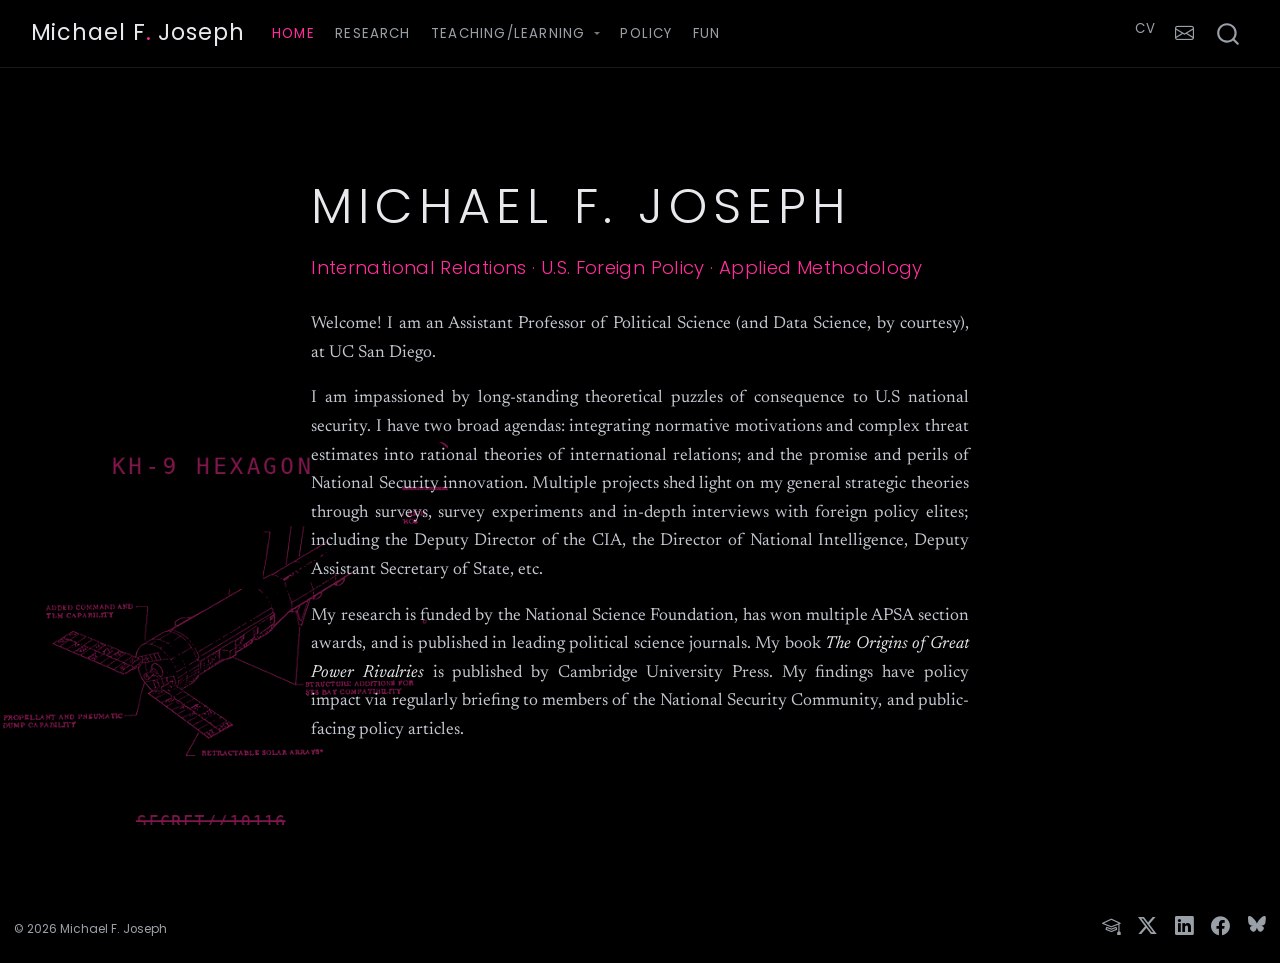
==== docs/index.html @ ed2fe988 "metadata 404 back end" ====
<!DOCTYPE html>
<html xmlns="http://www.w3.org/1999/xhtml" lang="en" xml:lang="en"><head>

<meta charset="utf-8">
<meta name="generator" content="quarto-1.9.38">

<meta name="viewport" content="width=device-width, initial-scale=1.0, user-scalable=yes">

<meta name="description" content="Michael F. Joseph — Assistant Professor of Political Science at UC San Diego. Research on international relations, U.S. foreign policy, national security, secrecy, and applied methodology.">

<title>Michael F. Joseph</title>
<style>
/* Default styles provided by pandoc.
** See https://pandoc.org/MANUAL.html#variables-for-html for config info.
*/
code{white-space: pre-wrap;}
span.smallcaps{font-variant: small-caps;}
div.columns{display: flex; gap: min(4vw, 1.5em);}
div.column{flex: auto; overflow-x: auto;}
div.hanging-indent{margin-left: 1.5em; text-indent: -1.5em;}
ul.task-list{list-style: none;}
ul.task-list li input[type="checkbox"] {
  width: 0.8em;
  margin: 0 0.8em 0.2em -1em; /* quarto-specific, see https://github.com/quarto-dev/quarto-cli/issues/4556 */ 
  vertical-align: middle;
}
</style>


<script src="site_libs/quarto-nav/quarto-nav.js"></script>
<script src="site_libs/clipboard/clipboard.min.js"></script>
<script src="site_libs/quarto-search/autocomplete.umd.js"></script>
<script src="site_libs/quarto-search/fuse.min.js"></script>
<script src="site_libs/quarto-search/quarto-search.js"></script>
<meta name="quarto:offset" content="./">
<link href="./images/brand/favicon.svg" rel="icon" type="image/svg+xml">
<script src="site_libs/quarto-html/quarto.js" type="module"></script>
<script src="site_libs/quarto-html/tabsets/tabsets.js" type="module"></script>
<script src="site_libs/quarto-html/popper.min.js"></script>
<script src="site_libs/quarto-html/tippy.umd.min.js"></script>
<script src="site_libs/quarto-html/anchor.min.js"></script>
<link href="site_libs/quarto-html/tippy.css" rel="stylesheet">
<link href="site_libs/quarto-html/quarto-syntax-highlighting-15634bcf2e68342d4ad2dfa704d543f6.css" rel="stylesheet" id="quarto-text-highlighting-styles">
<script src="site_libs/bootstrap/bootstrap.min.js"></script>
<link href="site_libs/bootstrap/bootstrap-icons.css" rel="stylesheet">
<link href="site_libs/bootstrap/bootstrap-cd58b9e094562f942622213782116b1a.min.css" rel="stylesheet" append-hash="true" id="quarto-bootstrap" data-mode="light">
<script id="quarto-search-options" type="application/json">{
  "location": "navbar",
  "copy-button": false,
  "collapse-after": 3,
  "panel-placement": "end",
  "type": "overlay",
  "limit": 50,
  "keyboard-shortcut": [
    "f",
    "/",
    "s"
  ],
  "show-item-context": false,
  "language": {
    "search-no-results-text": "No results",
    "search-matching-documents-text": "matching documents",
    "search-copy-link-title": "Copy link to search",
    "search-hide-matches-text": "Hide additional matches",
    "search-more-match-text": "more match in this document",
    "search-more-matches-text": "more matches in this document",
    "search-clear-button-title": "Clear",
    "search-text-placeholder": "",
    "search-detached-cancel-button-title": "Cancel",
    "search-submit-button-title": "Submit",
    "search-label": "Search"
  }
}</script>
<link rel="preconnect" href="https://fonts.googleapis.com">
<link rel="preconnect" href="https://fonts.gstatic.com" crossorigin="">
<link href="https://fonts.googleapis.com/css2?family=Poppins:wght@300;400;500;600&amp;family=Newsreader:opsz,wght@6..72,400;6..72,500&amp;display=swap" rel="stylesheet">
<link rel="stylesheet" href="https://cdn.jsdelivr.net/npm/bootstrap-icons@1.11.3/font/bootstrap-icons.min.css">


<meta property="og:title" content="Michael F. Joseph">
<meta property="og:description" content="Michael F. Joseph — Assistant Professor of Political Science at UC San Diego. Research on international relations, U.S. foreign policy, national security, secrecy, and applied methodology.">
<meta property="og:image" content="https://www.michaelfjoseph.com/images/profile/headshot.jpg">
<meta property="og:site_name" content="Michael F. Joseph">
<meta name="twitter:title" content="Michael F. Joseph">
<meta name="twitter:description" content="Michael F. Joseph — Assistant Professor of Political Science at UC San Diego. Research on international relations, U.S. foreign policy, national security, secrecy, and applied methodology.">
<meta name="twitter:image" content="https://www.michaelfjoseph.com/images/profile/headshot.jpg">
<meta name="twitter:card" content="summary_large_image">
</head>

<body class="nav-fixed fullcontent quarto-light">

<div id="quarto-search-results"></div>
  <header id="quarto-header" class="headroom fixed-top">
    <nav class="navbar navbar-expand-lg " data-bs-theme="dark">
      <div class="navbar-container container-fluid">
      <div class="navbar-brand-container mx-auto">
    <a class="navbar-brand" href="./index.html">
    <span class="navbar-title">Michael F. Joseph</span>
    </a>
  </div>
            <div id="quarto-search" class="" title="Search"></div>
          <button class="navbar-toggler" type="button" data-bs-toggle="collapse" data-bs-target="#navbarCollapse" aria-controls="navbarCollapse" role="menu" aria-expanded="false" aria-label="Toggle navigation" onclick="if (window.quartoToggleHeadroom) { window.quartoToggleHeadroom(); }">
  <span class="navbar-toggler-icon"></span>
</button>
          <div class="collapse navbar-collapse" id="navbarCollapse">
            <ul class="navbar-nav navbar-nav-scroll me-auto">
  <li class="nav-item">
    <a class="nav-link active" href="./index.html" aria-current="page"> 
<span class="menu-text">Home</span></a>
  </li>  
  <li class="nav-item">
    <a class="nav-link" href="./research.html"> 
<span class="menu-text">Research</span></a>
  </li>  
  <li class="nav-item dropdown ">
    <a class="nav-link dropdown-toggle" href="#" id="nav-menu-teachinglearning" role="link" data-bs-toggle="dropdown" aria-expanded="false">
 <span class="menu-text">Teaching/Learning</span>
    </a>
    <ul class="dropdown-menu" aria-labelledby="nav-menu-teachinglearning">    
        <li>
    <a class="dropdown-item" href="./courses.html">
 <span class="dropdown-text">Courses</span></a>
  </li>  
    </ul>
  </li>
  <li class="nav-item">
    <a class="nav-link" href="./policy.html"> 
<span class="menu-text">Policy</span></a>
  </li>  
  <li class="nav-item">
    <a class="nav-link" href="./fun-docs.html"> 
<span class="menu-text">Fun</span></a>
  </li>  
</ul>
            <ul class="navbar-nav navbar-nav-scroll ms-auto">
  <li class="nav-item">
    <a class="nav-link" href="./files/cv/CV.pdf" target="_blank"> 
<span class="menu-text">CV</span></a>
  </li>  
  <li class="nav-item compact">
    <a class="nav-link" href="https://mail.google.com/mail/?view=cm&amp;fs=1&amp;to=mfjoseph@ucsd.edu" target="_blank"> <i class="bi bi-envelope" role="img" aria-label="Email">
</i> 
<span class="menu-text"></span></a>
  </li>  
</ul>
          </div> <!-- /navcollapse -->
            <div class="quarto-navbar-tools">
</div>
      </div> <!-- /container-fluid -->
    </nav>
</header>
<!-- content -->
<div id="quarto-content" class="quarto-container page-columns page-rows-contents page-layout-article page-navbar">
<!-- sidebar -->
<!-- margin-sidebar -->
    
<!-- main -->
<main class="content" id="quarto-document-content"><header id="title-block-header" class="quarto-title-block"></header>




<div class="cover">
<div class="cover-wm" style="background-image: url('images/brand/hexagon_watermark_pink.png');">

</div>
<div class="cover-inner">
<p><span class="cover-name">Michael F. Joseph</span></p>
<p><span class="cover-fields">International Relations · U.S. Foreign Policy · Applied Methodology</span></p>
<div class="cover-copy">
<p>Welcome! I am an Assistant Professor of Political Science (and Data Science, by courtesy), at UC San Diego.</p>
<p>I am impassioned by long-standing theoretical puzzles of consequence to U.S national security. I have two broad agendas: integrating normative motivations and complex threat estimates into rational theories of international relations; and the promise and perils of National Security innovation. Multiple projects shed light on my general strategic theories through surveys, survey experiments and in-depth interviews with foreign policy elites; including the Deputy Director of the CIA, the Director of National Intelligence, Deputy Assistant Secretary of State, etc.</p>
<p>My research is funded by the National Science Foundation, has won multiple APSA section awards, and is published in leading political science journals. My book <em>The Origins of Great Power Rivalries</em> is published by Cambridge University Press. My findings have policy impact via regularly briefing to members of the National Security Community, and public-facing policy articles.</p>
</div>
</div>
</div>
<script type="application/ld+json">
{
  "@context": "https://schema.org",
  "@type": "Person",
  "name": "Michael F. Joseph",
  "jobTitle": "Assistant Professor of Political Science",
  "affiliation": { "@type": "CollegeOrUniversity", "name": "University of California, San Diego" },
  "worksFor": { "@type": "CollegeOrUniversity", "name": "University of California, San Diego" },
  "url": "https://www.michaelfjoseph.com",
  "knowsAbout": ["International relations", "U.S. foreign policy", "National security", "Intelligence and secrecy", "Formal theory", "Great power politics"],
  "sameAs": [
    "https://scholar.google.com/citations?user=aCND-O0AAAAJ",
    "https://polisci.ucsd.edu/people/faculty/faculty-directory/currently-active-faculty/joseph-profile.html",
    "https://www.linkedin.com/in/michael-joseph-82a5ba18/",
    "https://x.com/m0joseph",
    "https://bsky.app/profile/profmickeyj.bsky.social"
  ]
}
</script>



</main> <!-- /main -->
<script id="quarto-html-after-body" type="application/javascript">
  window.document.addEventListener("DOMContentLoaded", function (event) {
    const icon = "";
    const anchorJS = new window.AnchorJS();
    anchorJS.options = {
      placement: 'right',
      icon: icon
    };
    anchorJS.add('.anchored');
    const isCodeAnnotation = (el) => {
      for (const clz of el.classList) {
        if (clz.startsWith('code-annotation-')) {                     
          return true;
        }
      }
      return false;
    }
    const onCopySuccess = function(e) {
      // button target
      const button = e.trigger;
      // don't keep focus
      button.blur();
      // flash "checked"
      button.classList.add('code-copy-button-checked');
      var currentTitle = button.getAttribute("title");
      button.setAttribute("title", "Copied!");
      let tooltip;
      if (window.bootstrap) {
        button.setAttribute("data-bs-toggle", "tooltip");
        button.setAttribute("data-bs-placement", "left");
        button.setAttribute("data-bs-title", "Copied!");
        tooltip = new bootstrap.Tooltip(button, 
          { trigger: "manual", 
            customClass: "code-copy-button-tooltip",
            offset: [0, -8]});
        tooltip.show();    
      }
      setTimeout(function() {
        if (tooltip) {
          tooltip.hide();
          button.removeAttribute("data-bs-title");
          button.removeAttribute("data-bs-toggle");
          button.removeAttribute("data-bs-placement");
        }
        button.setAttribute("title", currentTitle);
        button.classList.remove('code-copy-button-checked');
      }, 1000);
      // clear code selection
      e.clearSelection();
    }
    const getTextToCopy = function(trigger) {
      const outerScaffold = trigger.parentElement.cloneNode(true);
      const codeEl = outerScaffold.querySelector('code');
      for (const childEl of codeEl.children) {
        if (isCodeAnnotation(childEl)) {
          childEl.remove();
        }
      }
      return codeEl.innerText;
    }
    const clipboard = new window.ClipboardJS('.code-copy-button:not([data-in-quarto-modal])', {
      text: getTextToCopy
    });
    clipboard.on('success', onCopySuccess);
    if (window.document.getElementById('quarto-embedded-source-code-modal')) {
      const clipboardModal = new window.ClipboardJS('.code-copy-button[data-in-quarto-modal]', {
        text: getTextToCopy,
        container: window.document.getElementById('quarto-embedded-source-code-modal')
      });
      clipboardModal.on('success', onCopySuccess);
    }
      var localhostRegex = new RegExp(/^(?:http|https):\/\/localhost\:?[0-9]*\//);
      var mailtoRegex = new RegExp(/^mailto:/);
        var filterRegex = new RegExp("https:\/\/www\.michaelfjoseph\.com");
      var isInternal = (href) => {
          return filterRegex.test(href) || localhostRegex.test(href) || mailtoRegex.test(href);
      }
      // Inspect non-navigation links and adorn them if external
     var links = window.document.querySelectorAll('a[href]:not(.nav-link):not(.navbar-brand):not(.toc-action):not(.sidebar-link):not(.sidebar-item-toggle):not(.pagination-link):not(.no-external):not([aria-hidden]):not(.dropdown-item):not(.quarto-navigation-tool):not(.about-link)');
      for (var i=0; i<links.length; i++) {
        const link = links[i];
        if (!isInternal(link.href)) {
          // undo the damage that might have been done by quarto-nav.js in the case of
          // links that we want to consider external
          if (link.dataset.originalHref !== undefined) {
            link.href = link.dataset.originalHref;
          }
            // target, if specified
            link.setAttribute("target", "_blank");
            if (link.getAttribute("rel") === null) {
              link.setAttribute("rel", "noopener");
            }
        }
      }
    function tippyHover(el, contentFn, onTriggerFn, onUntriggerFn) {
      const config = {
        allowHTML: true,
        maxWidth: 500,
        delay: 100,
        arrow: false,
        appendTo: function(el) {
            return el.parentElement;
        },
        interactive: true,
        interactiveBorder: 10,
        theme: 'quarto',
        placement: 'bottom-start',
      };
      if (contentFn) {
        config.content = contentFn;
      }
      if (onTriggerFn) {
        config.onTrigger = onTriggerFn;
      }
      if (onUntriggerFn) {
        config.onUntrigger = onUntriggerFn;
      }
      window.tippy(el, config); 
    }
    const noterefs = window.document.querySelectorAll('a[role="doc-noteref"]');
    for (var i=0; i<noterefs.length; i++) {
      const ref = noterefs[i];
      tippyHover(ref, function() {
        // use id or data attribute instead here
        let href = ref.getAttribute('data-footnote-href') || ref.getAttribute('href');
        try { href = new URL(href).hash; } catch {}
        const id = href.replace(/^#\/?/, "");
        const note = window.document.getElementById(id);
        if (note) {
          return note.innerHTML;
        } else {
          return "";
        }
      });
    }
    const xrefs = window.document.querySelectorAll('a.quarto-xref');
    const processXRef = (id, note) => {
      // Strip column container classes
      const stripColumnClz = (el) => {
        el.classList.remove("page-full", "page-columns");
        if (el.children) {
          for (const child of el.children) {
            stripColumnClz(child);
          }
        }
      }
      stripColumnClz(note)
      if (id === null || id.startsWith('sec-')) {
        // Special case sections, only their first couple elements
        const container = document.createElement("div");
        if (note.children && note.children.length > 2) {
          container.appendChild(note.children[0].cloneNode(true));
          for (let i = 1; i < note.children.length; i++) {
            const child = note.children[i];
            if (child.tagName === "P" && child.innerText === "") {
              continue;
            } else {
              container.appendChild(child.cloneNode(true));
              break;
            }
          }
          if (window.Quarto?.typesetMath) {
            window.Quarto.typesetMath(container);
          }
          return container.innerHTML
        } else {
          if (window.Quarto?.typesetMath) {
            window.Quarto.typesetMath(note);
          }
          return note.innerHTML;
        }
      } else {
        // Remove any anchor links if they are present
        const anchorLink = note.querySelector('a.anchorjs-link');
        if (anchorLink) {
          anchorLink.remove();
        }
        if (window.Quarto?.typesetMath) {
          window.Quarto.typesetMath(note);
        }
        if (note.classList.contains("callout")) {
          return note.outerHTML;
        } else {
          return note.innerHTML;
        }
      }
    }
    for (var i=0; i<xrefs.length; i++) {
      const xref = xrefs[i];
      tippyHover(xref, undefined, function(instance) {
        instance.disable();
        let url = xref.getAttribute('href');
        let hash = undefined; 
        if (url.startsWith('#')) {
          hash = url;
        } else {
          try { hash = new URL(url).hash; } catch {}
        }
        if (hash) {
          const id = hash.replace(/^#\/?/, "");
          const note = window.document.getElementById(id);
          if (note !== null) {
            try {
              const html = processXRef(id, note.cloneNode(true));
              instance.setContent(html);
            } finally {
              instance.enable();
              instance.show();
            }
          } else {
            // See if we can fetch this
            fetch(url.split('#')[0])
            .then(res => res.text())
            .then(html => {
              const parser = new DOMParser();
              const htmlDoc = parser.parseFromString(html, "text/html");
              const note = htmlDoc.getElementById(id);
              if (note !== null) {
                const html = processXRef(id, note);
                instance.setContent(html);
              } 
            }).finally(() => {
              instance.enable();
              instance.show();
            });
          }
        } else {
          // See if we can fetch a full url (with no hash to target)
          // This is a special case and we should probably do some content thinning / targeting
          fetch(url)
          .then(res => res.text())
          .then(html => {
            const parser = new DOMParser();
            const htmlDoc = parser.parseFromString(html, "text/html");
            const note = htmlDoc.querySelector('main.content');
            if (note !== null) {
              // This should only happen for chapter cross references
              // (since there is no id in the URL)
              // remove the first header
              if (note.children.length > 0 && note.children[0].tagName === "HEADER") {
                note.children[0].remove();
              }
              const html = processXRef(null, note);
              instance.setContent(html);
            } 
          }).finally(() => {
            instance.enable();
            instance.show();
          });
        }
      }, function(instance) {
      });
    }
        let selectedAnnoteEl;
        const selectorForAnnotation = ( cell, annotation) => {
          let cellAttr = 'data-code-cell="' + cell + '"';
          let lineAttr = 'data-code-annotation="' +  annotation + '"';
          const selector = 'span[' + cellAttr + '][' + lineAttr + ']';
          return selector;
        }
        const selectCodeLines = (annoteEl) => {
          const doc = window.document;
          const targetCell = annoteEl.getAttribute("data-target-cell");
          const targetAnnotation = annoteEl.getAttribute("data-target-annotation");
          const annoteSpan = window.document.querySelector(selectorForAnnotation(targetCell, targetAnnotation));
          const lines = annoteSpan.getAttribute("data-code-lines").split(",");
          const lineIds = lines.map((line) => {
            return targetCell + "-" + line;
          })
          let top = null;
          let height = null;
          let parent = null;
          if (lineIds.length > 0) {
              //compute the position of the single el (top and bottom and make a div)
              const el = window.document.getElementById(lineIds[0]);
              top = el.offsetTop;
              height = el.offsetHeight;
              parent = el.parentElement.parentElement;
            if (lineIds.length > 1) {
              const lastEl = window.document.getElementById(lineIds[lineIds.length - 1]);
              const bottom = lastEl.offsetTop + lastEl.offsetHeight;
              height = bottom - top;
            }
            if (top !== null && height !== null && parent !== null) {
              // cook up a div (if necessary) and position it 
              let div = window.document.getElementById("code-annotation-line-highlight");
              if (div === null) {
                div = window.document.createElement("div");
                div.setAttribute("id", "code-annotation-line-highlight");
                div.style.position = 'absolute';
                parent.appendChild(div);
              }
              div.style.top = top - 2 + "px";
              div.style.height = height + 4 + "px";
              div.style.left = 0;
              let gutterDiv = window.document.getElementById("code-annotation-line-highlight-gutter");
              if (gutterDiv === null) {
                gutterDiv = window.document.createElement("div");
                gutterDiv.setAttribute("id", "code-annotation-line-highlight-gutter");
                gutterDiv.style.position = 'absolute';
                const codeCell = window.document.getElementById(targetCell);
                const gutter = codeCell.querySelector('.code-annotation-gutter');
                gutter.appendChild(gutterDiv);
              }
              gutterDiv.style.top = top - 2 + "px";
              gutterDiv.style.height = height + 4 + "px";
            }
            selectedAnnoteEl = annoteEl;
          }
        };
        const unselectCodeLines = () => {
          const elementsIds = ["code-annotation-line-highlight", "code-annotation-line-highlight-gutter"];
          elementsIds.forEach((elId) => {
            const div = window.document.getElementById(elId);
            if (div) {
              div.remove();
            }
          });
          selectedAnnoteEl = undefined;
        };
          // Handle positioning of the toggle
      window.addEventListener(
        "resize",
        throttle(() => {
          elRect = undefined;
          if (selectedAnnoteEl) {
            selectCodeLines(selectedAnnoteEl);
          }
        }, 10)
      );
      function throttle(fn, ms) {
      let throttle = false;
      let timer;
        return (...args) => {
          if(!throttle) { // first call gets through
              fn.apply(this, args);
              throttle = true;
          } else { // all the others get throttled
              if(timer) clearTimeout(timer); // cancel #2
              timer = setTimeout(() => {
                fn.apply(this, args);
                timer = throttle = false;
              }, ms);
          }
        };
      }
        // Attach click handler to the DT
        const annoteDls = window.document.querySelectorAll('dt[data-target-cell]');
        for (const annoteDlNode of annoteDls) {
          annoteDlNode.addEventListener('click', (event) => {
            const clickedEl = event.target;
            if (clickedEl !== selectedAnnoteEl) {
              unselectCodeLines();
              const activeEl = window.document.querySelector('dt[data-target-cell].code-annotation-active');
              if (activeEl) {
                activeEl.classList.remove('code-annotation-active');
              }
              selectCodeLines(clickedEl);
              clickedEl.classList.add('code-annotation-active');
            } else {
              // Unselect the line
              unselectCodeLines();
              clickedEl.classList.remove('code-annotation-active');
            }
          });
        }
    const findCites = (el) => {
      const parentEl = el.parentElement;
      if (parentEl) {
        const cites = parentEl.dataset.cites;
        if (cites) {
          return {
            el,
            cites: cites.split(' ')
          };
        } else {
          return findCites(el.parentElement)
        }
      } else {
        return undefined;
      }
    };
    var bibliorefs = window.document.querySelectorAll('a[role="doc-biblioref"]');
    for (var i=0; i<bibliorefs.length; i++) {
      const ref = bibliorefs[i];
      const citeInfo = findCites(ref);
      if (citeInfo) {
        tippyHover(citeInfo.el, function() {
          var popup = window.document.createElement('div');
          citeInfo.cites.forEach(function(cite) {
            var citeDiv = window.document.createElement('div');
            citeDiv.classList.add('hanging-indent');
            citeDiv.classList.add('csl-entry');
            var biblioDiv = window.document.getElementById('ref-' + cite);
            if (biblioDiv) {
              citeDiv.innerHTML = biblioDiv.innerHTML;
            }
            popup.appendChild(citeDiv);
          });
          return popup.innerHTML;
        });
      }
    }
  });
  </script>
</div> <!-- /content -->
<footer class="footer">
  <div class="nav-footer">
    <div class="nav-footer-left">
<p>© 2026 Michael F. Joseph</p>
</div>   
    <div class="nav-footer-center">
      &nbsp;
    </div>
    <div class="nav-footer-right">
<p><a href="https://scholar.google.com/citations?user=aCND-O0AAAAJ" aria-label="Google Scholar"><i class="bi bi-mortarboard"></i></a> <a href="https://x.com/m0joseph" aria-label="X (Twitter)"><i class="bi bi-twitter-x"></i></a> <a href="https://www.linkedin.com/in/michael-joseph-82a5ba18/" aria-label="LinkedIn"><i class="bi bi-linkedin"></i></a> <a href="https://www.facebook.com/michael.joseph.1048554" aria-label="Facebook"><i class="bi bi-facebook"></i></a> <a href="https://bsky.app/profile/profmickeyj.bsky.social" aria-label="Bluesky"><svg viewbox="0 0 568 501" class="bsky-ico" aria-hidden="true"><path fill="currentColor" d="M123.121 33.664C188.241 82.553 258.281 181.68 284 234.873c25.719-53.192 95.759-152.32 160.879-201.209C491.866-1.611 568-28.906 568 57.947c0 17.346-9.945 145.713-15.778 166.555-20.275 72.453-94.155 90.933-159.875 79.748C507.222 323.8 536.444 388.56 473.333 453.32c-119.86 122.992-172.272-30.859-185.702-70.281-2.462-7.227-3.614-10.608-3.631-7.733-.017-2.875-1.169.506-3.631 7.733-13.43 39.422-65.842 193.273-185.702 70.281-63.111-64.76-33.89-129.52 80.986-149.071-65.72 11.185-139.6-7.295-159.875-79.748C9.945 203.66 0 75.293 0 57.947 0-28.906 76.134-1.611 123.121 33.664Z"></path></svg></a></p>
</div>
  </div>
</footer>
<script>
document.addEventListener('DOMContentLoaded', function () {
  document.querySelectorAll('.navbar-title').forEach(function (el) {
    if (el.textContent.indexOf('.') > -1) {
      el.innerHTML = el.textContent.replace('.', '<span class="brand-dot">.</span>');
    }
  });
});
</script>




</body></html>
---- docs/site_libs/quarto-html/tippy.css ----
.tippy-box[data-animation=fade][data-state=hidden]{opacity:0}[data-tippy-root]{max-width:calc(100vw - 10px)}.tippy-box{position:relative;background-color:#333;color:#fff;border-radius:4px;font-size:14px;line-height:1.4;white-space:normal;outline:0;transition-property:transform,visibility,opacity}.tippy-box[data-placement^=top]>.tippy-arrow{bottom:0}.tippy-box[data-placement^=top]>.tippy-arrow:before{bottom:-7px;left:0;border-width:8px 8px 0;border-top-color:initial;transform-origin:center top}.tippy-box[data-placement^=bottom]>.tippy-arrow{top:0}.tippy-box[data-placement^=bottom]>.tippy-arrow:before{top:-7px;left:0;border-width:0 8px 8px;border-bottom-color:initial;transform-origin:center bottom}.tippy-box[data-placement^=left]>.tippy-arrow{right:0}.tippy-box[data-placement^=left]>.tippy-arrow:before{border-width:8px 0 8px 8px;border-left-color:initial;right:-7px;transform-origin:center left}.tippy-box[data-placement^=right]>.tippy-arrow{left:0}.tippy-box[data-placement^=right]>.tippy-arrow:before{left:-7px;border-width:8px 8px 8px 0;border-right-color:initial;transform-origin:center right}.tippy-box[data-inertia][data-state=visible]{transition-timing-function:cubic-bezier(.54,1.5,.38,1.11)}.tippy-arrow{width:16px;height:16px;color:#333}.tippy-arrow:before{content:"";position:absolute;border-color:transparent;border-style:solid}.tippy-content{position:relative;padding:5px 9px;z-index:1}
---- docs/site_libs/quarto-html/quarto-syntax-highlighting-15634bcf2e68342d4ad2dfa704d543f6.css ----
/* quarto syntax highlight colors */
:root {
  --quarto-hl-ot-color: #003B4F;
  --quarto-hl-at-color: #657422;
  --quarto-hl-ss-color: #20794D;
  --quarto-hl-an-color: #5E5E5E;
  --quarto-hl-fu-color: #4758AB;
  --quarto-hl-st-color: #20794D;
  --quarto-hl-cf-color: #003B4F;
  --quarto-hl-op-color: #5E5E5E;
  --quarto-hl-er-color: #AD0000;
  --quarto-hl-bn-color: #AD0000;
  --quarto-hl-al-color: #AD0000;
  --quarto-hl-va-color: #111111;
  --quarto-hl-bu-color: inherit;
  --quarto-hl-ex-color: inherit;
  --quarto-hl-pp-color: #AD0000;
  --quarto-hl-in-color: #5E5E5E;
  --quarto-hl-vs-color: #20794D;
  --quarto-hl-wa-color: #5E5E5E;
  --quarto-hl-do-color: #5E5E5E;
  --quarto-hl-im-color: #00769E;
  --quarto-hl-ch-color: #20794D;
  --quarto-hl-dt-color: #AD0000;
  --quarto-hl-fl-color: #AD0000;
  --quarto-hl-co-color: #5E5E5E;
  --quarto-hl-cv-color: #5E5E5E;
  --quarto-hl-cn-color: #8f5902;
  --quarto-hl-sc-color: #5E5E5E;
  --quarto-hl-dv-color: #AD0000;
  --quarto-hl-kw-color: #003B4F;
}

/* other quarto variables */
:root {
  --quarto-font-monospace: SFMono-Regular, Menlo, Monaco, Consolas, "Liberation Mono", "Courier New", monospace;
}

/* syntax highlight based on Pandoc's rules */
pre > code.sourceCode > span {
  color: #003B4F;
}

code.sourceCode > span {
  color: #003B4F;
}

div.sourceCode,
div.sourceCode pre.sourceCode {
  color: #003B4F;
}

/* Normal */
code span {
  color: #003B4F;
}

/* Alert */
code span.al {
  color: #AD0000;
  font-style: inherit;
}

/* Annotation */
code span.an {
  color: #5E5E5E;
  font-style: inherit;
}

/* Attribute */
code span.at {
  color: #657422;
  font-style: inherit;
}

/* BaseN */
code span.bn {
  color: #AD0000;
  font-style: inherit;
}

/* BuiltIn */
code span.bu {
  font-style: inherit;
}

/* ControlFlow */
code span.cf {
  color: #003B4F;
  font-weight: bold;
  font-style: inherit;
}

/* Char */
code span.ch {
  color: #20794D;
  font-style: inherit;
}

/* Constant */
code span.cn {
  color: #8f5902;
  font-style: inherit;
}

/* Comment */
code span.co {
  color: #5E5E5E;
  font-style: inherit;
}

/* CommentVar */
code span.cv {
  color: #5E5E5E;
  font-style: italic;
}

/* Documentation */
code span.do {
  color: #5E5E5E;
  font-style: italic;
}

/* DataType */
code span.dt {
  color: #AD0000;
  font-style: inherit;
}

/* DecVal */
code span.dv {
  color: #AD0000;
  font-style: inherit;
}

/* Error */
code span.er {
  color: #AD0000;
  font-style: inherit;
}

/* Extension */
code span.ex {
  font-style: inherit;
}

/* Float */
code span.fl {
  color: #AD0000;
  font-style: inherit;
}

/* Function */
code span.fu {
  color: #4758AB;
  font-style: inherit;
}

/* Import */
code span.im {
  color: #00769E;
  font-style: inherit;
}

/* Information */
code span.in {
  color: #5E5E5E;
  font-style: inherit;
}

/* Keyword */
code span.kw {
  color: #003B4F;
  font-weight: bold;
  font-style: inherit;
}

/* Operator */
code span.op {
  color: #5E5E5E;
  font-style: inherit;
}

/* Other */
code span.ot {
  color: #003B4F;
  font-style: inherit;
}

/* Preprocessor */
code span.pp {
  color: #AD0000;
  font-style: inherit;
}

/* SpecialChar */
code span.sc {
  color: #5E5E5E;
  font-style: inherit;
}

/* SpecialString */
code span.ss {
  color: #20794D;
  font-style: inherit;
}

/* String */
code span.st {
  color: #20794D;
  font-style: inherit;
}

/* Variable */
code span.va {
  color: #111111;
  font-style: inherit;
}

/* VerbatimString */
code span.vs {
  color: #20794D;
  font-style: inherit;
}

/* Warning */
code span.wa {
  color: #5E5E5E;
  font-style: italic;
}

.prevent-inlining {
  content: "</";
}

/*# sourceMappingURL=f23921c56f73e400b49028c9186a1aa0.css.map */
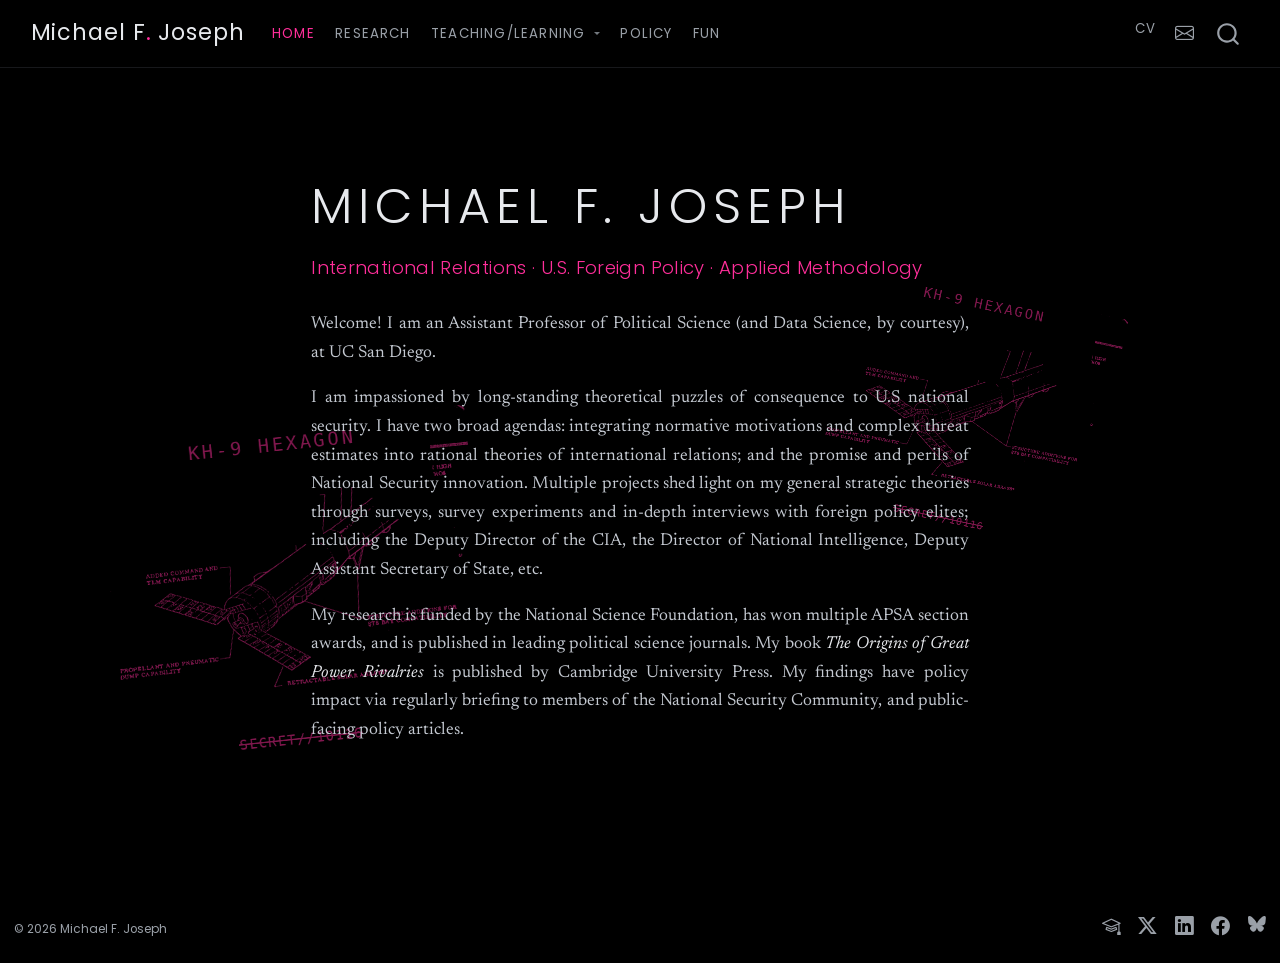
==== commit 7dd49a00: "watermark" ====
--- a/docs/index.html
+++ b/docs/index.html
@@ -43,7 +43,7 @@
 <link href="site_libs/quarto-html/quarto-syntax-highlighting-15634bcf2e68342d4ad2dfa704d543f6.css" rel="stylesheet" id="quarto-text-highlighting-styles">
 <script src="site_libs/bootstrap/bootstrap.min.js"></script>
 <link href="site_libs/bootstrap/bootstrap-icons.css" rel="stylesheet">
-<link href="site_libs/bootstrap/bootstrap-cd58b9e094562f942622213782116b1a.min.css" rel="stylesheet" append-hash="true" id="quarto-bootstrap" data-mode="light">
+<link href="site_libs/bootstrap/bootstrap-6ca0f3e9626eb45a0ba1d8df45848f25.min.css" rel="stylesheet" append-hash="true" id="quarto-bootstrap" data-mode="light">
 <script id="quarto-search-options" type="application/json">{
   "location": "navbar",
   "copy-button": false,
@@ -161,7 +161,13 @@
 
 
 <div class="cover">
-<div class="cover-wm" style="background-image: url('images/brand/hexagon_watermark_pink.png');">
+<div class="cover-hex hex-1" style="background-image: url('images/brand/hexagon_watermark_pink.png');">
+
+</div>
+<div class="cover-hex hex-2" style="background-image: url('images/brand/hexagon_watermark_pink.png');">
+
+</div>
+<div class="cover-hex hex-3" style="background-image: url('images/brand/hexagon_watermark_pink.png');">
 
 </div>
 <div class="cover-inner">
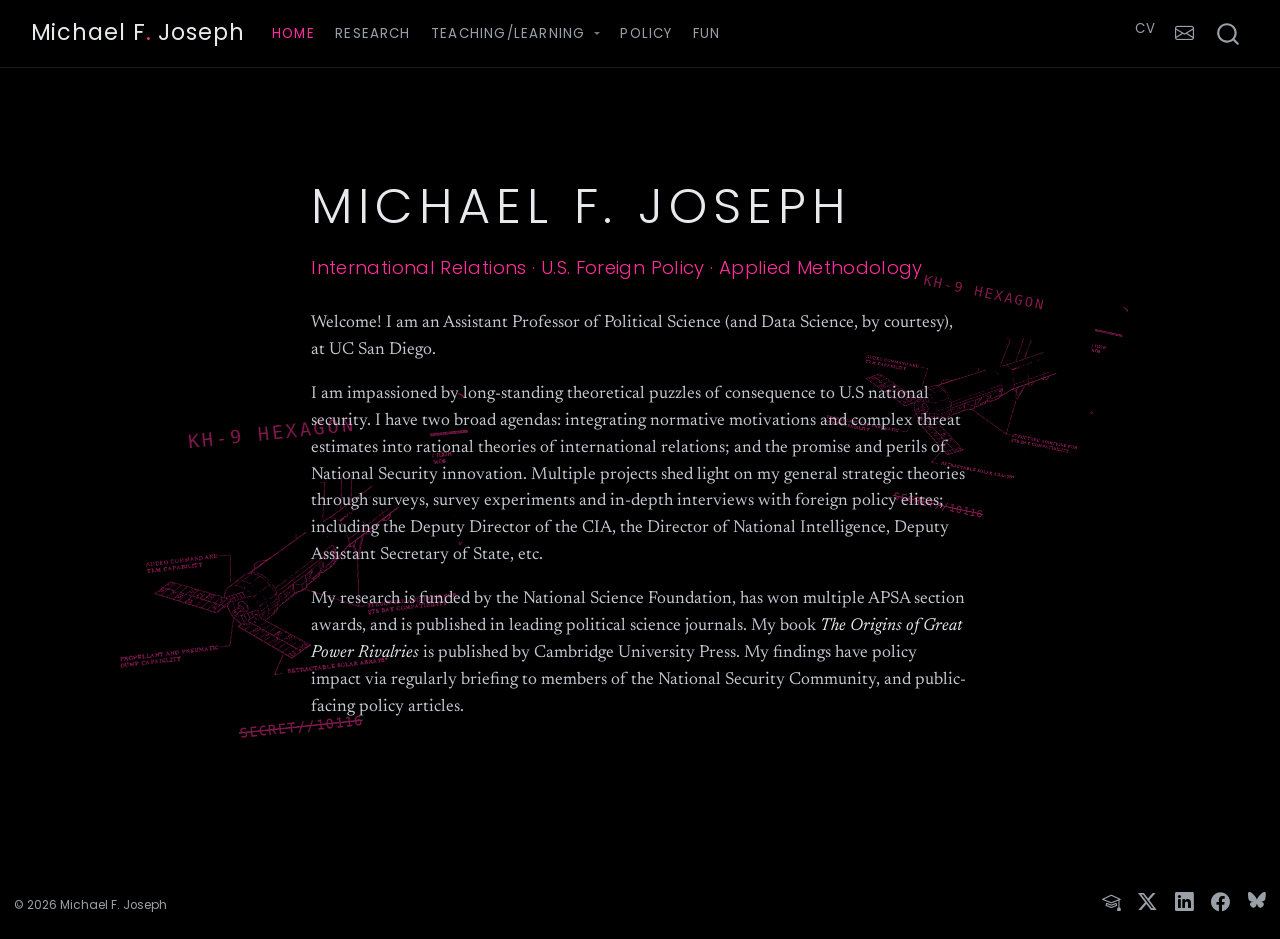
==== commit c82b98f9: "fonts" ====
--- a/docs/index.html
+++ b/docs/index.html
@@ -43,7 +43,7 @@
 <link href="site_libs/quarto-html/quarto-syntax-highlighting-15634bcf2e68342d4ad2dfa704d543f6.css" rel="stylesheet" id="quarto-text-highlighting-styles">
 <script src="site_libs/bootstrap/bootstrap.min.js"></script>
 <link href="site_libs/bootstrap/bootstrap-icons.css" rel="stylesheet">
-<link href="site_libs/bootstrap/bootstrap-6ca0f3e9626eb45a0ba1d8df45848f25.min.css" rel="stylesheet" append-hash="true" id="quarto-bootstrap" data-mode="light">
+<link href="site_libs/bootstrap/bootstrap-43740a127561c5b6bafa5ca35fd600db.min.css" rel="stylesheet" append-hash="true" id="quarto-bootstrap" data-mode="light">
 <script id="quarto-search-options" type="application/json">{
   "location": "navbar",
   "copy-button": false,
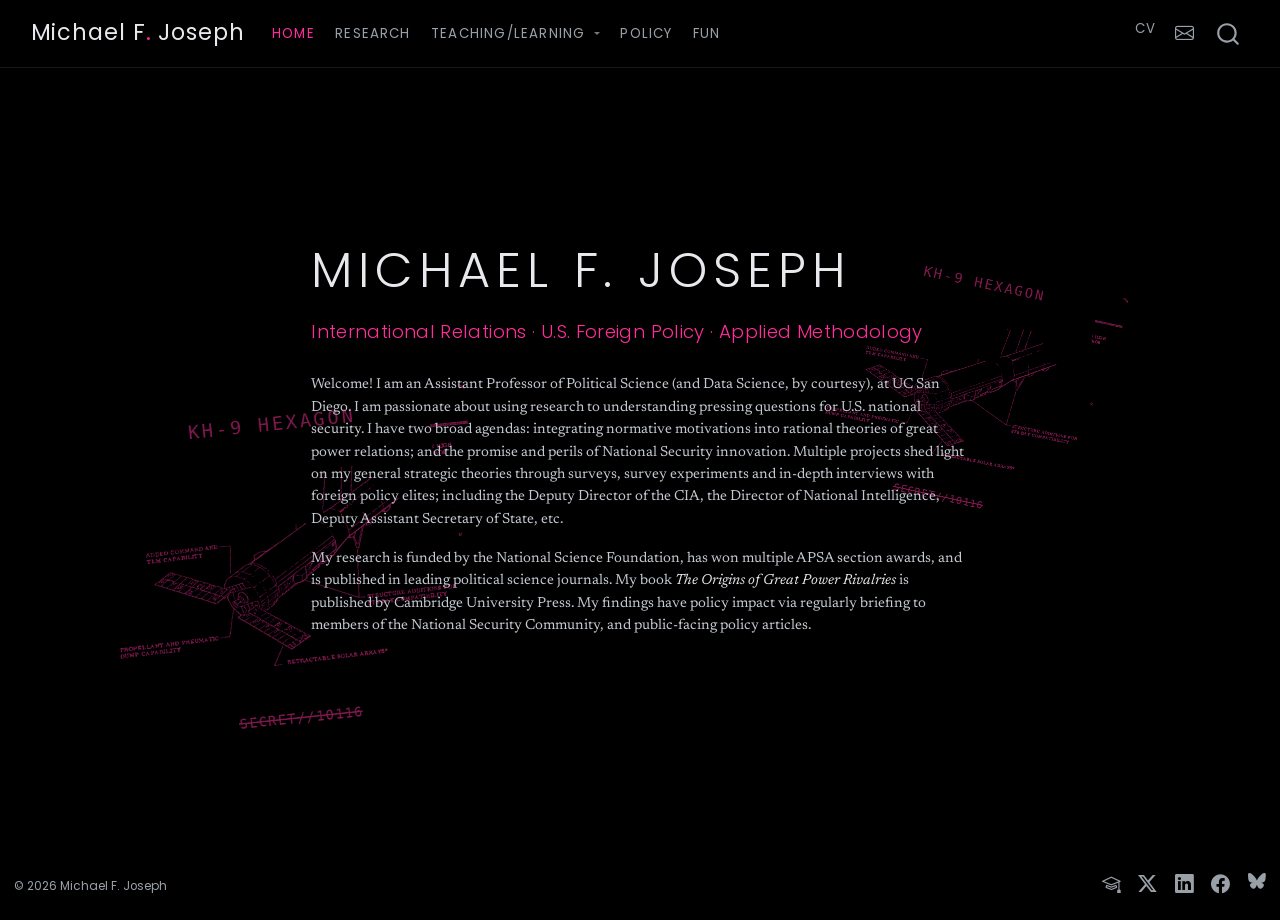
==== commit c5a0698e: "font changes to landing" ====
--- a/docs/index.html
+++ b/docs/index.html
@@ -43,7 +43,7 @@
 <link href="site_libs/quarto-html/quarto-syntax-highlighting-15634bcf2e68342d4ad2dfa704d543f6.css" rel="stylesheet" id="quarto-text-highlighting-styles">
 <script src="site_libs/bootstrap/bootstrap.min.js"></script>
 <link href="site_libs/bootstrap/bootstrap-icons.css" rel="stylesheet">
-<link href="site_libs/bootstrap/bootstrap-43740a127561c5b6bafa5ca35fd600db.min.css" rel="stylesheet" append-hash="true" id="quarto-bootstrap" data-mode="light">
+<link href="site_libs/bootstrap/bootstrap-f020043d5176e611839a5f3ff61c11f5.min.css" rel="stylesheet" append-hash="true" id="quarto-bootstrap" data-mode="light">
 <script id="quarto-search-options" type="application/json">{
   "location": "navbar",
   "copy-button": false,
@@ -174,8 +174,7 @@
 <p><span class="cover-name">Michael F. Joseph</span></p>
 <p><span class="cover-fields">International Relations · U.S. Foreign Policy · Applied Methodology</span></p>
 <div class="cover-copy">
-<p>Welcome! I am an Assistant Professor of Political Science (and Data Science, by courtesy), at UC San Diego.</p>
-<p>I am impassioned by long-standing theoretical puzzles of consequence to U.S national security. I have two broad agendas: integrating normative motivations and complex threat estimates into rational theories of international relations; and the promise and perils of National Security innovation. Multiple projects shed light on my general strategic theories through surveys, survey experiments and in-depth interviews with foreign policy elites; including the Deputy Director of the CIA, the Director of National Intelligence, Deputy Assistant Secretary of State, etc.</p>
+<p>Welcome! I am an Assistant Professor of Political Science (and Data Science, by courtesy), at UC San Diego. I am passionate about using research to understanding pressing questions for U.S. national security. I have two broad agendas: integrating normative motivations into rational theories of great power relations; and the promise and perils of National Security innovation. Multiple projects shed light on my general strategic theories through surveys, survey experiments and in-depth interviews with foreign policy elites; including the Deputy Director of the CIA, the Director of National Intelligence, Deputy Assistant Secretary of State, etc.</p>
 <p>My research is funded by the National Science Foundation, has won multiple APSA section awards, and is published in leading political science journals. My book <em>The Origins of Great Power Rivalries</em> is published by Cambridge University Press. My findings have policy impact via regularly briefing to members of the National Security Community, and public-facing policy articles.</p>
 </div>
 </div>
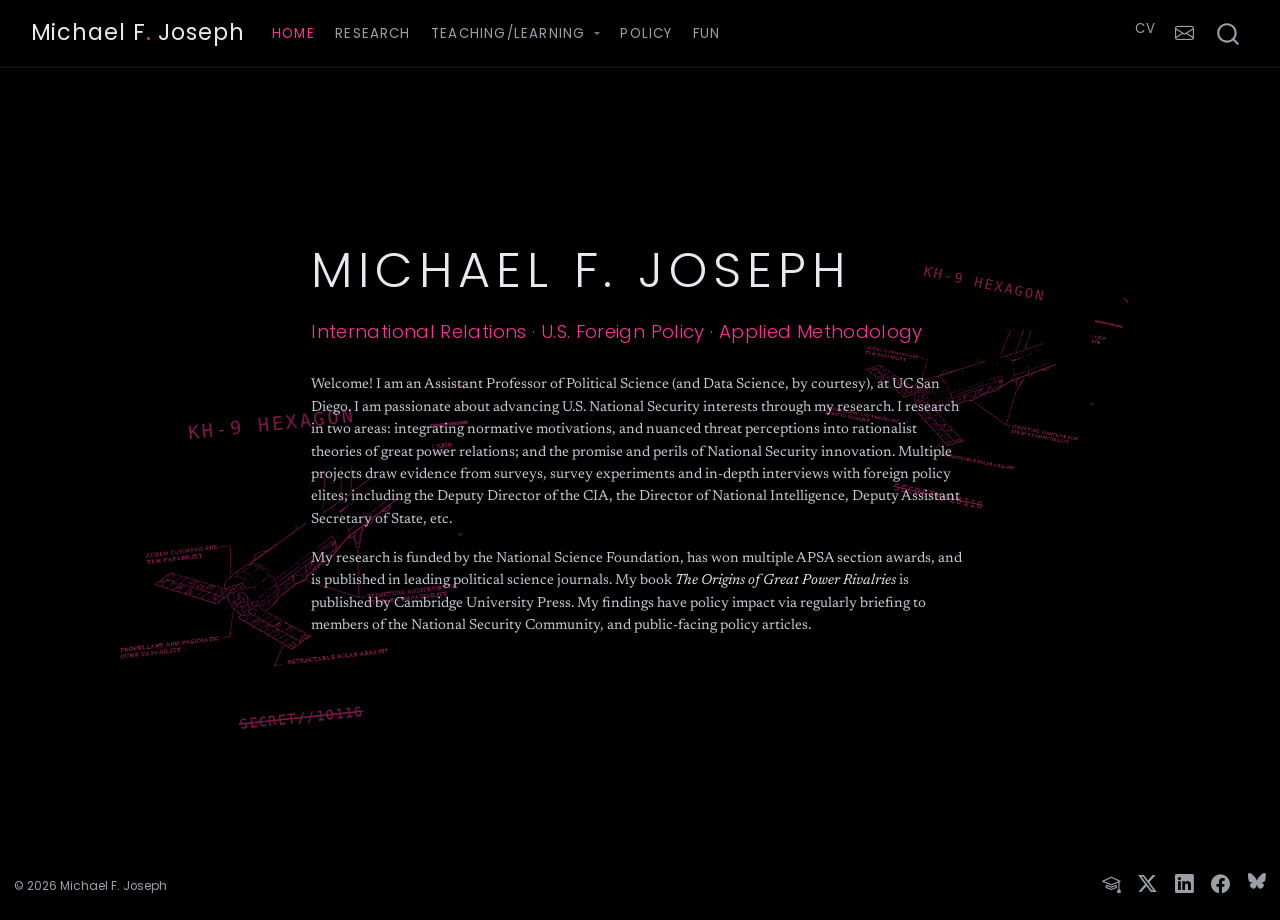
==== commit 16d58b98: "spelling mistakes main page" ====
--- a/docs/index.html
+++ b/docs/index.html
@@ -174,7 +174,7 @@
 <p><span class="cover-name">Michael F. Joseph</span></p>
 <p><span class="cover-fields">International Relations · U.S. Foreign Policy · Applied Methodology</span></p>
 <div class="cover-copy">
-<p>Welcome! I am an Assistant Professor of Political Science (and Data Science, by courtesy), at UC San Diego. I am passionate about using research to understanding pressing questions for U.S. national security. I have two broad agendas: integrating normative motivations into rational theories of great power relations; and the promise and perils of National Security innovation. Multiple projects shed light on my general strategic theories through surveys, survey experiments and in-depth interviews with foreign policy elites; including the Deputy Director of the CIA, the Director of National Intelligence, Deputy Assistant Secretary of State, etc.</p>
+<p>Welcome! I am an Assistant Professor of Political Science (and Data Science, by courtesy), at UC San Diego. I am passionate about advancing U.S. National Security interests through my research. I research in two areas: integrating normative motivations, and nuanced threat perceptions into rationalist theories of great power relations; and the promise and perils of National Security innovation. Multiple projects draw evidence from surveys, survey experiments and in-depth interviews with foreign policy elites; including the Deputy Director of the CIA, the Director of National Intelligence, Deputy Assistant Secretary of State, etc.</p>
 <p>My research is funded by the National Science Foundation, has won multiple APSA section awards, and is published in leading political science journals. My book <em>The Origins of Great Power Rivalries</em> is published by Cambridge University Press. My findings have policy impact via regularly briefing to members of the National Security Community, and public-facing policy articles.</p>
 </div>
 </div>
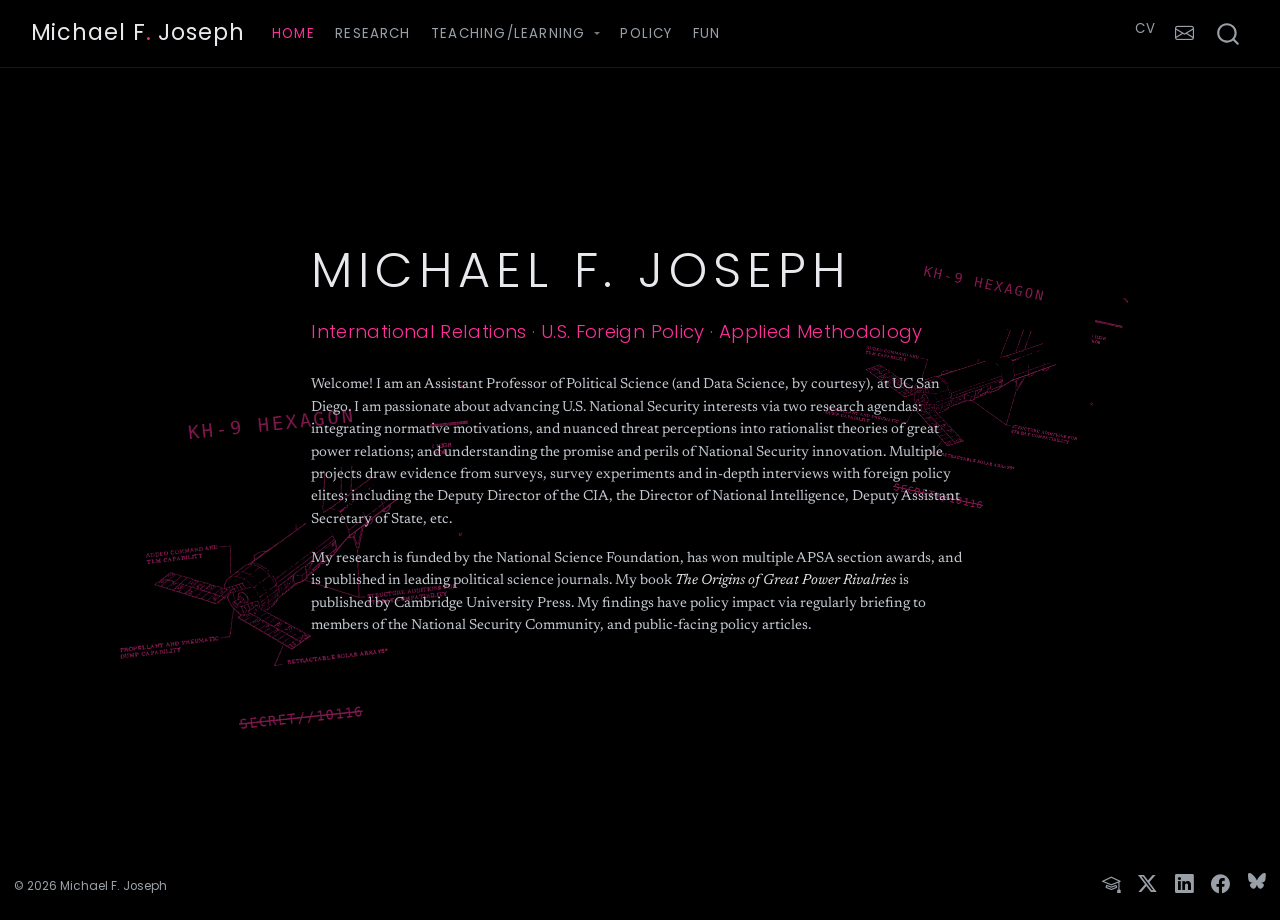
==== commit 2ad8cba8: "more editing" ====
--- a/docs/index.html
+++ b/docs/index.html
@@ -174,7 +174,7 @@
 <p><span class="cover-name">Michael F. Joseph</span></p>
 <p><span class="cover-fields">International Relations · U.S. Foreign Policy · Applied Methodology</span></p>
 <div class="cover-copy">
-<p>Welcome! I am an Assistant Professor of Political Science (and Data Science, by courtesy), at UC San Diego. I am passionate about advancing U.S. National Security interests through my research. I research in two areas: integrating normative motivations, and nuanced threat perceptions into rationalist theories of great power relations; and the promise and perils of National Security innovation. Multiple projects draw evidence from surveys, survey experiments and in-depth interviews with foreign policy elites; including the Deputy Director of the CIA, the Director of National Intelligence, Deputy Assistant Secretary of State, etc.</p>
+<p>Welcome! I am an Assistant Professor of Political Science (and Data Science, by courtesy), at UC San Diego. I am passionate about advancing U.S. National Security interests via two research agendas: integrating normative motivations, and nuanced threat perceptions into rationalist theories of great power relations; and understanding the promise and perils of National Security innovation. Multiple projects draw evidence from surveys, survey experiments and in-depth interviews with foreign policy elites; including the Deputy Director of the CIA, the Director of National Intelligence, Deputy Assistant Secretary of State, etc.</p>
 <p>My research is funded by the National Science Foundation, has won multiple APSA section awards, and is published in leading political science journals. My book <em>The Origins of Great Power Rivalries</em> is published by Cambridge University Press. My findings have policy impact via regularly briefing to members of the National Security Community, and public-facing policy articles.</p>
 </div>
 </div>
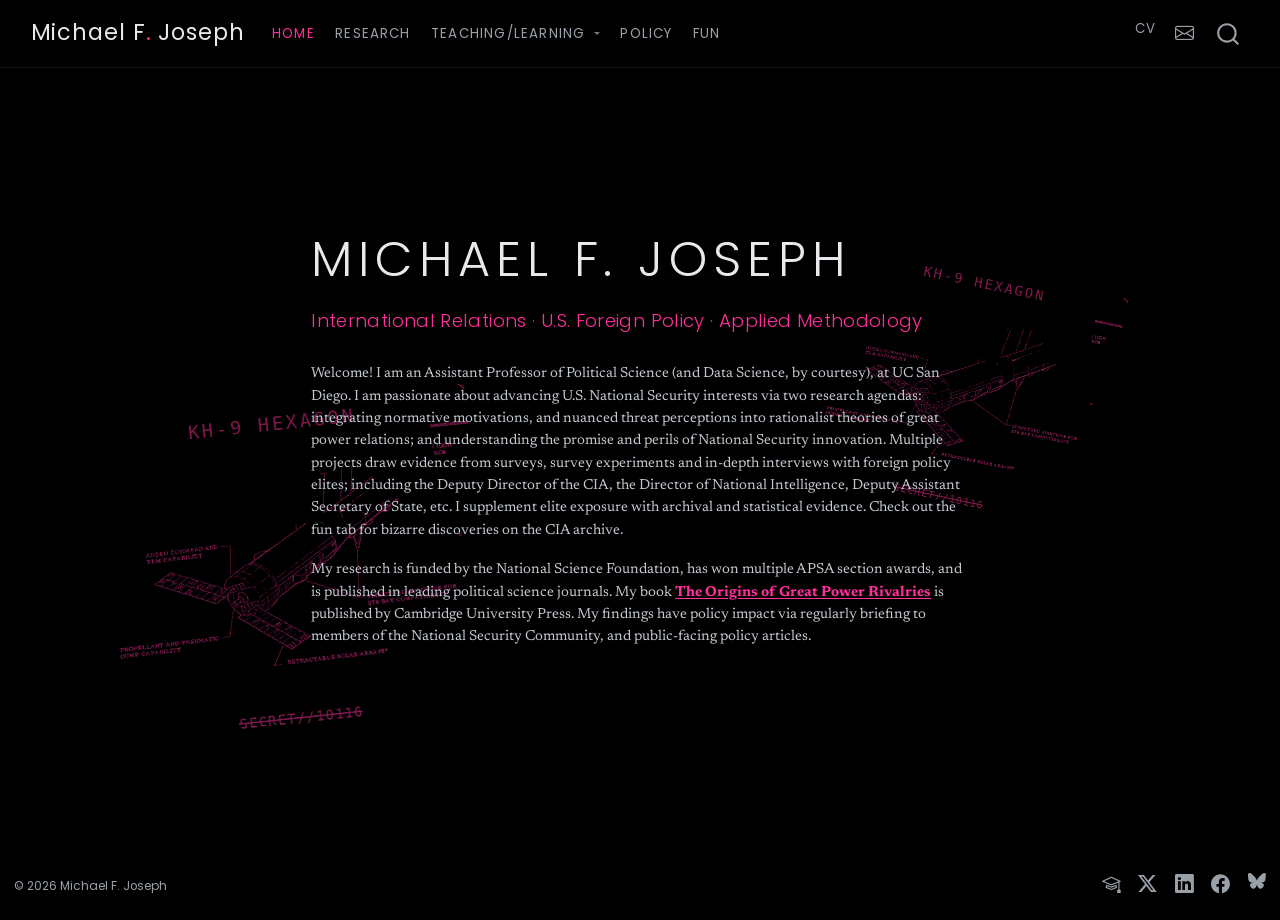
==== commit 4fc5ab4f: "updates" ====
--- a/docs/index.html
+++ b/docs/index.html
@@ -43,7 +43,7 @@
 <link href="site_libs/quarto-html/quarto-syntax-highlighting-15634bcf2e68342d4ad2dfa704d543f6.css" rel="stylesheet" id="quarto-text-highlighting-styles">
 <script src="site_libs/bootstrap/bootstrap.min.js"></script>
 <link href="site_libs/bootstrap/bootstrap-icons.css" rel="stylesheet">
-<link href="site_libs/bootstrap/bootstrap-f020043d5176e611839a5f3ff61c11f5.min.css" rel="stylesheet" append-hash="true" id="quarto-bootstrap" data-mode="light">
+<link href="site_libs/bootstrap/bootstrap-761e524bb39244d21e32601083047ab9.min.css" rel="stylesheet" append-hash="true" id="quarto-bootstrap" data-mode="light">
 <script id="quarto-search-options" type="application/json">{
   "location": "navbar",
   "copy-button": false,
@@ -174,8 +174,8 @@
 <p><span class="cover-name">Michael F. Joseph</span></p>
 <p><span class="cover-fields">International Relations · U.S. Foreign Policy · Applied Methodology</span></p>
 <div class="cover-copy">
-<p>Welcome! I am an Assistant Professor of Political Science (and Data Science, by courtesy), at UC San Diego. I am passionate about advancing U.S. National Security interests via two research agendas: integrating normative motivations, and nuanced threat perceptions into rationalist theories of great power relations; and understanding the promise and perils of National Security innovation. Multiple projects draw evidence from surveys, survey experiments and in-depth interviews with foreign policy elites; including the Deputy Director of the CIA, the Director of National Intelligence, Deputy Assistant Secretary of State, etc.</p>
-<p>My research is funded by the National Science Foundation, has won multiple APSA section awards, and is published in leading political science journals. My book <em>The Origins of Great Power Rivalries</em> is published by Cambridge University Press. My findings have policy impact via regularly briefing to members of the National Security Community, and public-facing policy articles.</p>
+<p>Welcome! I am an Assistant Professor of Political Science (and Data Science, by courtesy), at UC San Diego. I am passionate about advancing U.S. National Security interests via two research agendas: integrating normative motivations, and nuanced threat perceptions into rationalist theories of great power relations; and understanding the promise and perils of National Security innovation. Multiple projects draw evidence from surveys, survey experiments and in-depth interviews with foreign policy elites; including the Deputy Director of the CIA, the Director of National Intelligence, Deputy Assistant Secretary of State, etc. I supplement elite exposure with archival and statistical evidence. Check out the fun tab for bizarre discoveries on the CIA archive.</p>
+<p>My research is funded by the National Science Foundation, has won multiple APSA section awards, and is published in leading political science journals. My book <a href="./research.html"><strong>The Origins of Great Power Rivalries</strong></a> is published by Cambridge University Press. My findings have policy impact via regularly briefing to members of the National Security Community, and public-facing policy articles.</p>
 </div>
 </div>
 </div>
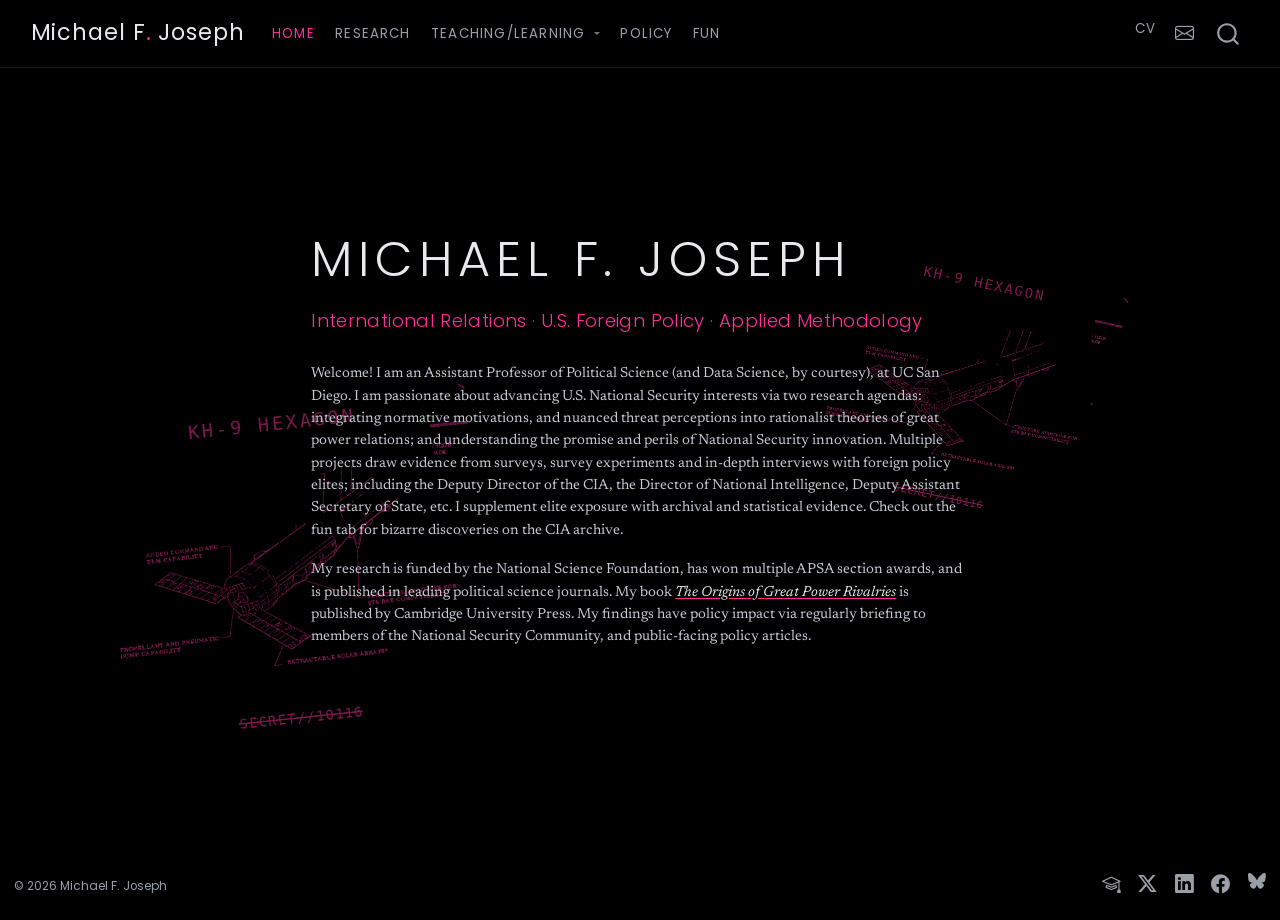
==== commit e3f1ad59: "book link" ====
--- a/docs/index.html
+++ b/docs/index.html
@@ -175,7 +175,7 @@
 <p><span class="cover-fields">International Relations · U.S. Foreign Policy · Applied Methodology</span></p>
 <div class="cover-copy">
 <p>Welcome! I am an Assistant Professor of Political Science (and Data Science, by courtesy), at UC San Diego. I am passionate about advancing U.S. National Security interests via two research agendas: integrating normative motivations, and nuanced threat perceptions into rationalist theories of great power relations; and understanding the promise and perils of National Security innovation. Multiple projects draw evidence from surveys, survey experiments and in-depth interviews with foreign policy elites; including the Deputy Director of the CIA, the Director of National Intelligence, Deputy Assistant Secretary of State, etc. I supplement elite exposure with archival and statistical evidence. Check out the fun tab for bizarre discoveries on the CIA archive.</p>
-<p>My research is funded by the National Science Foundation, has won multiple APSA section awards, and is published in leading political science journals. My book <a href="./research.html"><strong>The Origins of Great Power Rivalries</strong></a> is published by Cambridge University Press. My findings have policy impact via regularly briefing to members of the National Security Community, and public-facing policy articles.</p>
+<p>My research is funded by the National Science Foundation, has won multiple APSA section awards, and is published in leading political science journals. My book <a href="./research.html"><em>The Origins of Great Power Rivalries</em></a> is published by Cambridge University Press. My findings have policy impact via regularly briefing to members of the National Security Community, and public-facing policy articles.</p>
 </div>
 </div>
 </div>
